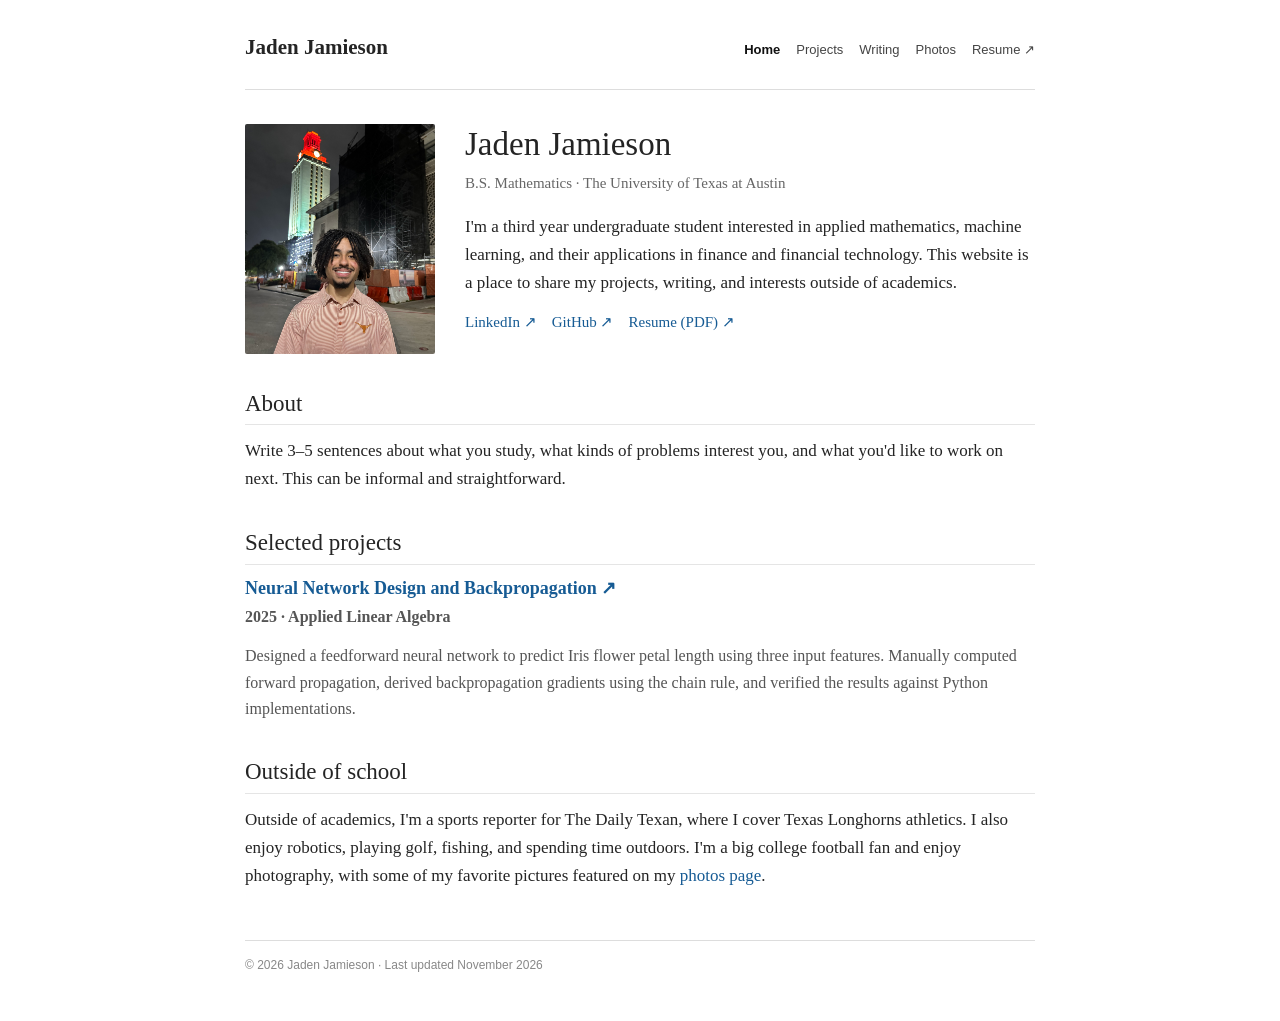
==== index.html @ af9fc965 "Update GitHub link to point to the correct user" ====
<!DOCTYPE html>
<html lang="en">
<head>
  <meta charset="utf-8">
  <meta name="viewport" content="width=device-width, initial-scale=1">
  <meta name="description" content="Personal website of Your Name: education, projects, and interests.">
  <title>Jaden Jamieson's Portfolio</title>
  <link rel="stylesheet" href="style.css">
</head>
<body>
  <div class="site">
    <header class="site-header">
      <a class="wordmark" href="index.html">Jaden Jamieson</a>
      <nav aria-label="Main navigation">
        <a aria-current="page" href="index.html">Home</a>
        <a href="#projects">Projects</a>
        <a href="writing.html">Writing</a>
        <a href="photos.html">Photos</a>
        <a href="resume.pdf" target="_blank" rel="noopener noreferrer">Resume ↗</a>
      </nav>
    </header>

    <main>
      <section class="intro" aria-labelledby="intro-heading">
   <img class="portrait" src="headshot.jpg" alt="My headshot" width="190" height="230">

        <div>
          <h1 id="intro-heading">Jaden Jamieson</h1>
          <p class="subtitle">B.S. Mathematics · The University of Texas at Austin</p>
          <p>I'm a third year undergraduate student interested in applied mathematics, machine learning, and their applications in finance and financial technology. This website is a place to share my projects, writing, and interests outside of academics.</p>
          <p class="social-links">
            <a href="https://www.linkedin.com/in/YOUR-USERNAME/" target="_blank" rel="noopener noreferrer">LinkedIn ↗</a>
            <a href="https://github.com/jadenjamie" target="_blank" rel="noopener noreferrer">GitHub ↗</a>
            <a href="resume.pdf" target="_blank" rel="noopener noreferrer">Resume (PDF) ↗</a>
          </p>
        </div>
      </section>

      <section aria-labelledby="about-heading">
        <h2 id="about-heading">About</h2>
        <p>Write 3–5 sentences about what you study, what kinds of problems interest you, and what you'd like to work on next. This can be informal and straightforward.</p>
      </section>

      <section id="projects" aria-labelledby="projects-heading">
        <h2 id="projects-heading">Selected projects</h2>
        
        
<article class="project">
  <h3>
    <a href="neural-network-project.pdf" target="_blank">
      Neural Network Design and Backpropagation ↗
    </a>
  </h3>
  <p><strong>2025 · Applied Linear Algebra</strong></p>
  <p>
    Designed a feedforward neural network to predict Iris
    flower petal length using three input features.
    Manually computed forward propagation, derived
    backpropagation gradients using the chain rule,
    and verified the results against Python implementations.
  </p>
</article>

      </section>

      <section aria-labelledby="interests-heading">
        <h2 id="interests-heading">Outside of school</h2>
        <p>Outside of academics, I'm a sports reporter for The Daily Texan, where I cover Texas Longhorns athletics. I also enjoy robotics, playing golf, fishing, and spending time outdoors. I'm a big college football fan and enjoy photography, with some of my favorite pictures featured on my <a href="photos.html">photos page</a>.</p>
      </section>
    </main>

    <footer><span>© <span id="copyright-year">2026</span> Jaden Jamieson </span> · Last updated November 2026</footer>
  </div>
</body>
</html>
---- style.css ----
:root { color-scheme: light; }
* { box-sizing: border-box; }
html { scroll-behavior: smooth; }
body { margin: 0; background: #fff; color: #242424; font-family: Georgia, "Times New Roman", serif; font-size: 17px; line-height: 1.65; }
.site { max-width: 840px; margin: 0 auto; padding: 30px 25px 45px; }
a { color: #165b94; text-decoration: none; }
a:hover { text-decoration: underline; }
.site-header { display: flex; align-items: baseline; justify-content: space-between; gap: 15px; padding-bottom: 24px; margin-bottom: 34px; border-bottom: 1px solid #ddd; }
.wordmark { font-size: 21px; font-weight: bold; color: #242424; white-space: nowrap; }
nav { display: flex; flex-wrap: wrap; gap: 16px; font-family: Arial, sans-serif; font-size: 13px; }
nav a { color: #444; }
nav a[aria-current="page"] { color: #111; font-weight: bold; }
h1, h2, h3 { line-height: 1.25; }
h1 { font-size: 33px; font-weight: normal; margin: 0 0 6px; }
h2 { font-size: 23px; font-weight: normal; margin: 36px 0 12px; padding-bottom: 6px; border-bottom: 1px solid #e5e5e5; }
h3 { font-size: 18px; margin: 0 0 4px; }
p { margin: 0 0 13px; }
.subtitle { color: #666; font-size: 15px; margin-bottom: 17px; }
.intro { display: grid; grid-template-columns: 190px minmax(0, 1fr); gap: 30px; align-items: start; }
.portrait { display: block; width: 190px; height: 230px; object-fit: cover; background: #f0f0f0; border-radius: 2px; }
.social-links { display: flex; gap: 15px; flex-wrap: wrap; font-size: 15px; }
.project { margin-bottom: 19px; }
.project p { font-size: 16px; color: #555; }
.photo-grid { display: grid; grid-template-columns: repeat(2, minmax(0, 1fr)); gap: 23px; margin-top: 25px; }
figure { margin: 0; }
figure img { width: 100%; height: 220px; object-fit: cover; display: block; }
figcaption { font-size: 14px; color: #666; margin-top: 6px; }
.photo-placeholder { height: 220px; background: #eee; color: #777; display: grid; place-items: center; font-size: 14px; font-family: Arial, sans-serif; }
footer { margin-top: 50px; border-top: 1px solid #ddd; padding-top: 15px; color: #888; font-size: 12px; font-family: Arial, sans-serif; }
@media (max-width: 600px) { .site { padding: 21px 18px 35px; } .site-header { align-items: flex-start; flex-direction: column; gap: 10px; } .intro { grid-template-columns: 1fr; gap: 18px; } .portrait { width: 160px; height: 194px; } h1 { font-size: 29px; } .photo-grid { grid-template-columns: 1fr; } }



.photo-grid figure:first-child img {
  width: 100%;
  height: 220px;
  object-fit: contain;
  object-position: center center;
  background: #eeeeee;
}
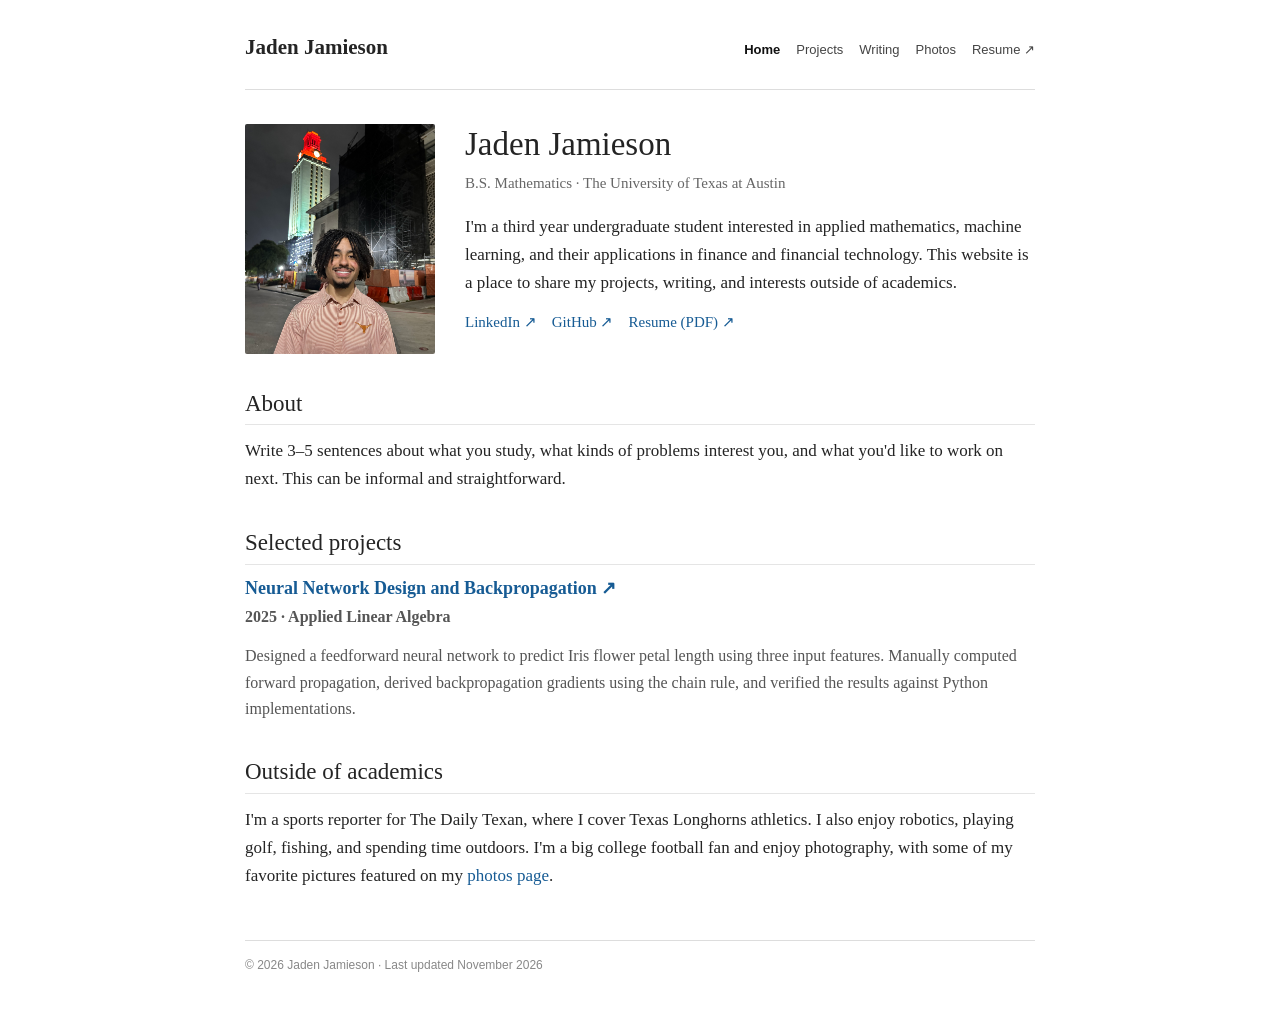
==== commit ded08adb: "Update interests section heading and content" ====
--- a/index.html
+++ b/index.html
@@ -65,8 +65,8 @@
       </section>
 
       <section aria-labelledby="interests-heading">
-        <h2 id="interests-heading">Outside of school</h2>
-        <p>Outside of academics, I'm a sports reporter for The Daily Texan, where I cover Texas Longhorns athletics. I also enjoy robotics, playing golf, fishing, and spending time outdoors. I'm a big college football fan and enjoy photography, with some of my favorite pictures featured on my <a href="photos.html">photos page</a>.</p>
+        <h2 id="interests-heading">Outside of academics</h2>
+        <p>I'm a sports reporter for The Daily Texan, where I cover Texas Longhorns athletics. I also enjoy robotics, playing golf, fishing, and spending time outdoors. I'm a big college football fan and enjoy photography, with some of my favorite pictures featured on my <a href="photos.html">photos page</a>.</p>
       </section>
     </main>
 
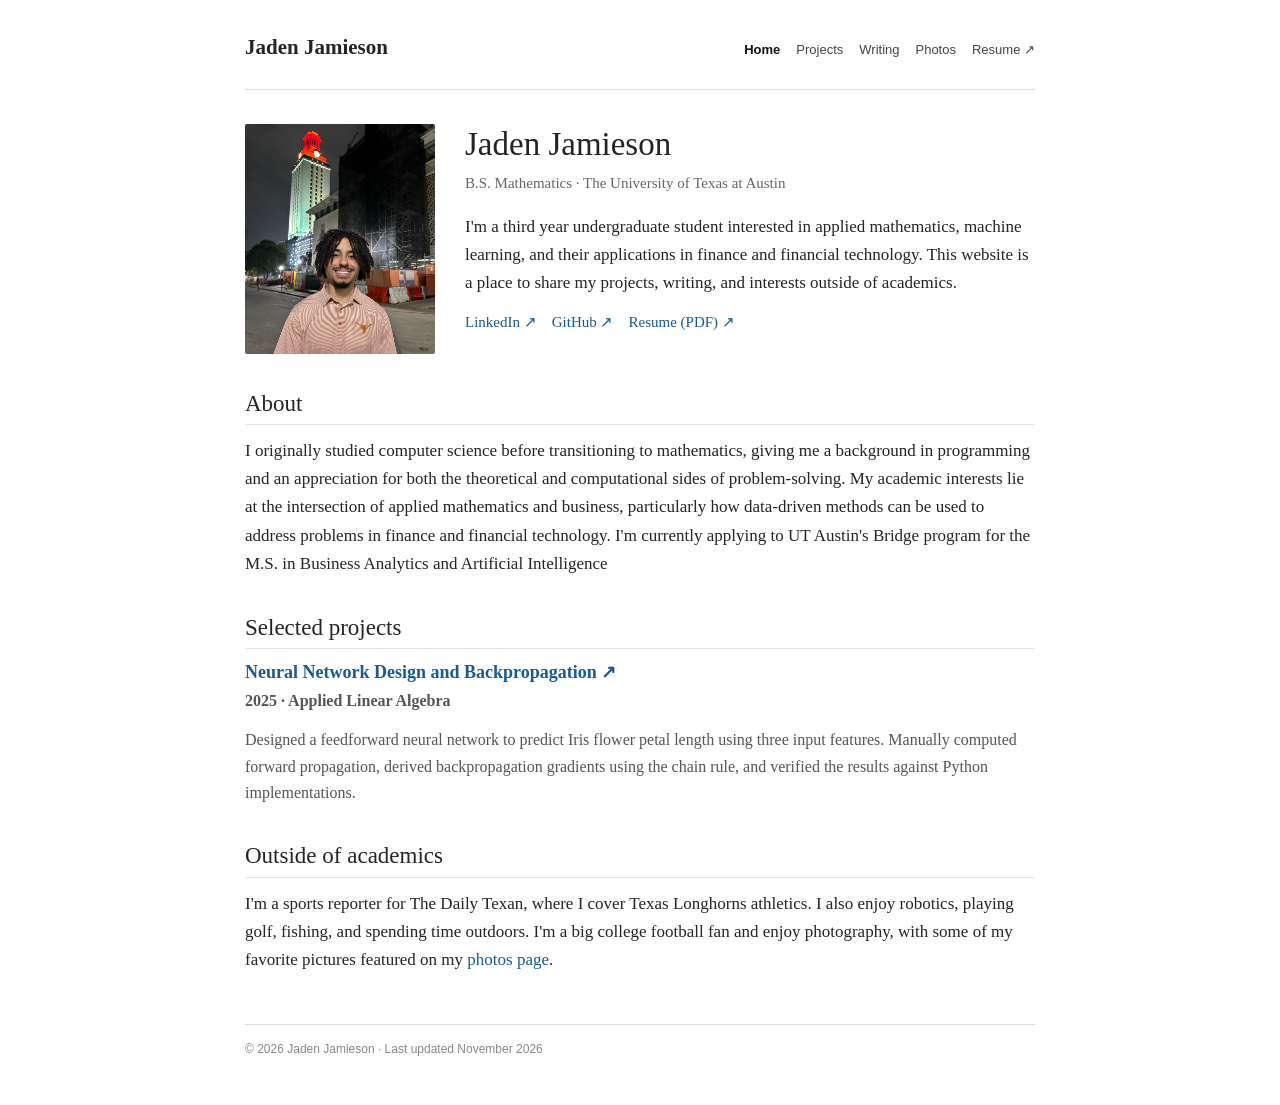
==== commit 81466412: "Update index.html" ====
--- a/index.html
+++ b/index.html
@@ -39,7 +39,9 @@
 
       <section aria-labelledby="about-heading">
         <h2 id="about-heading">About</h2>
-        <p>Write 3–5 sentences about what you study, what kinds of problems interest you, and what you'd like to work on next. This can be informal and straightforward.</p>
+        <p>I originally studied computer science before transitioning to mathematics, giving me a background in programming and an appreciation for both the theoretical and computational sides of problem-solving. My academic interests lie at the intersection of applied mathematics and business, particularly how data-driven methods can be used to address problems in finance and financial technology.
+
+I'm currently applying to UT Austin's Bridge program for the M.S. in Business Analytics and Artificial Intelligence</p>
       </section>
 
       <section id="projects" aria-labelledby="projects-heading">
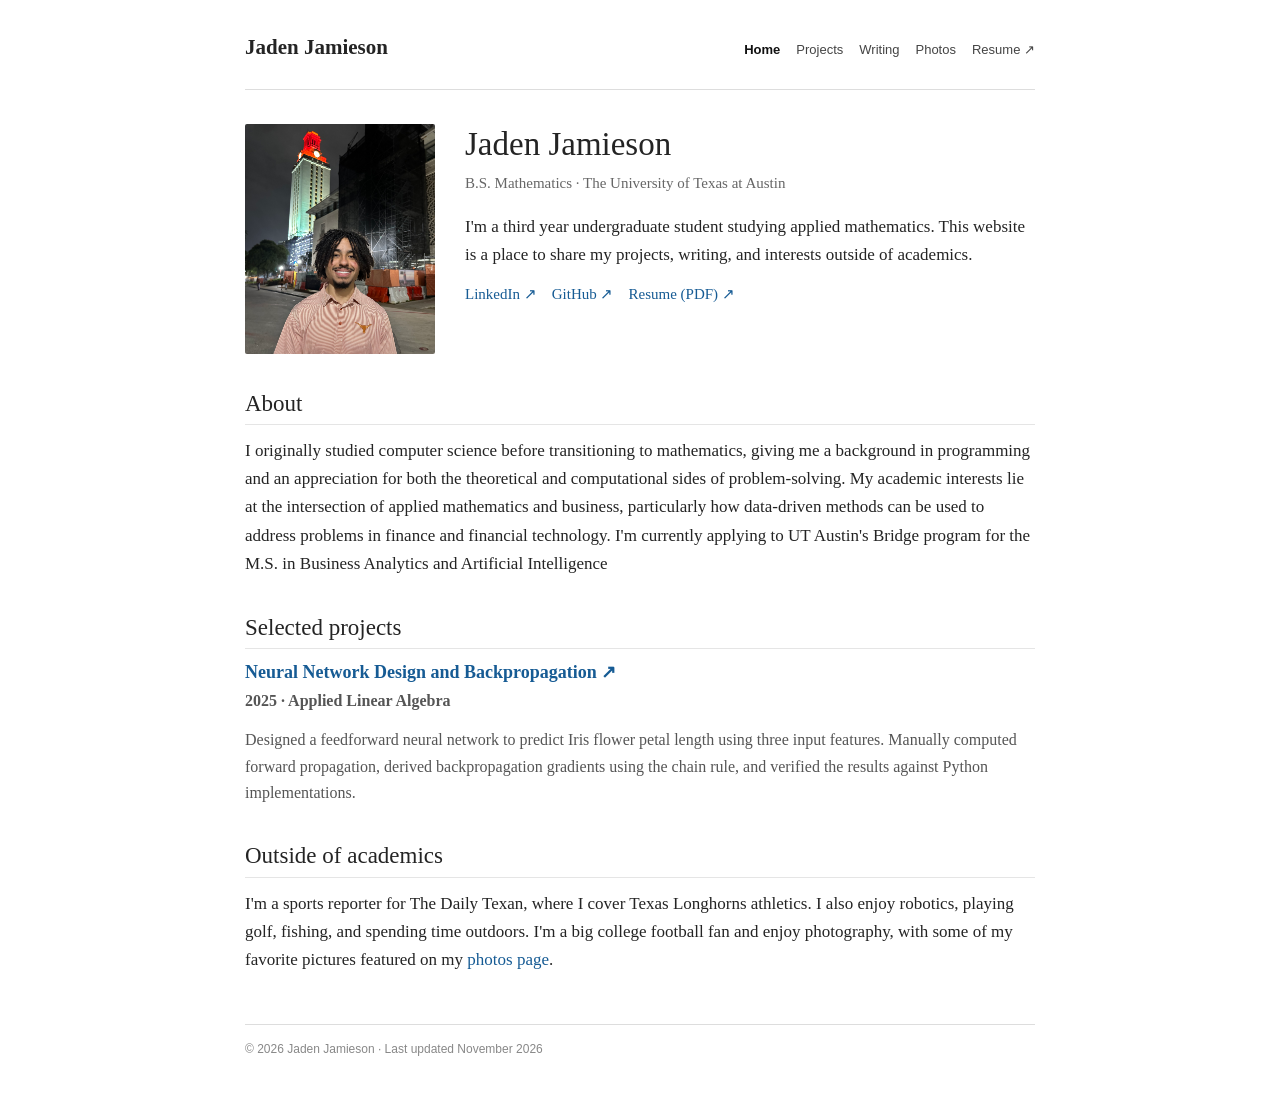
==== commit ac695278: "Update introduction paragraph in index.html" ====
--- a/index.html
+++ b/index.html
@@ -28,7 +28,7 @@
         <div>
           <h1 id="intro-heading">Jaden Jamieson</h1>
           <p class="subtitle">B.S. Mathematics · The University of Texas at Austin</p>
-          <p>I'm a third year undergraduate student interested in applied mathematics, machine learning, and their applications in finance and financial technology. This website is a place to share my projects, writing, and interests outside of academics.</p>
+          <p>I'm a third year undergraduate student studying applied mathematics. This website is a place to share my projects, writing, and interests outside of academics.</p>
           <p class="social-links">
             <a href="https://www.linkedin.com/in/YOUR-USERNAME/" target="_blank" rel="noopener noreferrer">LinkedIn ↗</a>
             <a href="https://github.com/jadenjamie" target="_blank" rel="noopener noreferrer">GitHub ↗</a>
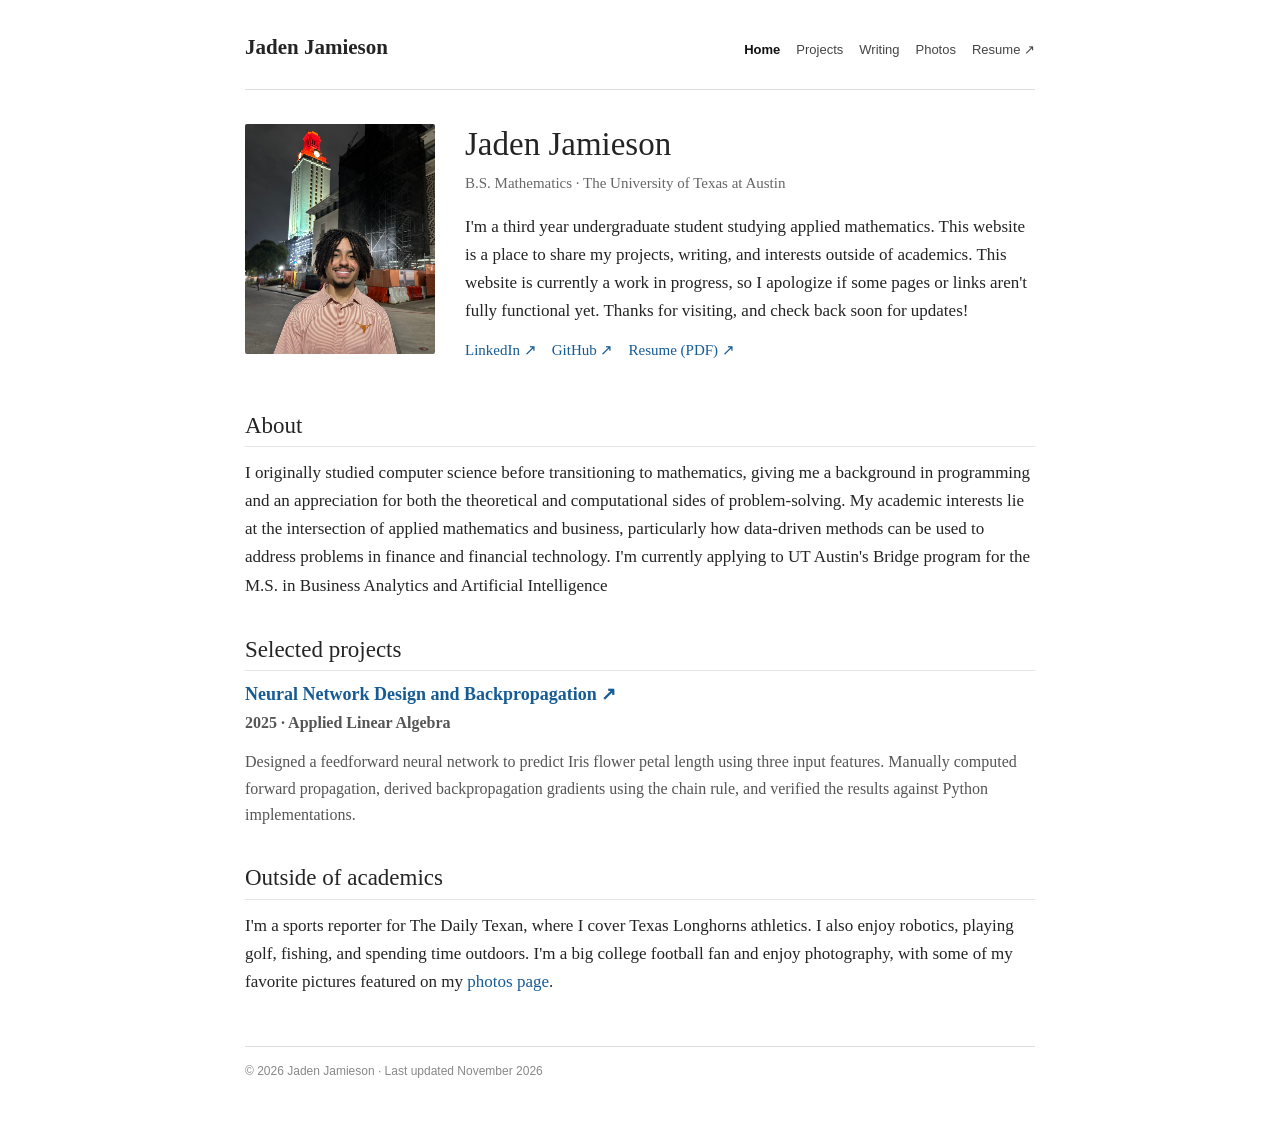
==== commit ea2748dc: "Update index.html" ====
--- a/index.html
+++ b/index.html
@@ -28,7 +28,7 @@
         <div>
           <h1 id="intro-heading">Jaden Jamieson</h1>
           <p class="subtitle">B.S. Mathematics · The University of Texas at Austin</p>
-          <p>I'm a third year undergraduate student studying applied mathematics. This website is a place to share my projects, writing, and interests outside of academics.</p>
+          <p>I'm a third year undergraduate student studying applied mathematics. This website is a place to share my projects, writing, and interests outside of academics. This website is currently a work in progress, so I apologize if some pages or links aren't fully functional yet. Thanks for visiting, and check back soon for updates!</p>
           <p class="social-links">
             <a href="https://www.linkedin.com/in/YOUR-USERNAME/" target="_blank" rel="noopener noreferrer">LinkedIn ↗</a>
             <a href="https://github.com/jadenjamie" target="_blank" rel="noopener noreferrer">GitHub ↗</a>
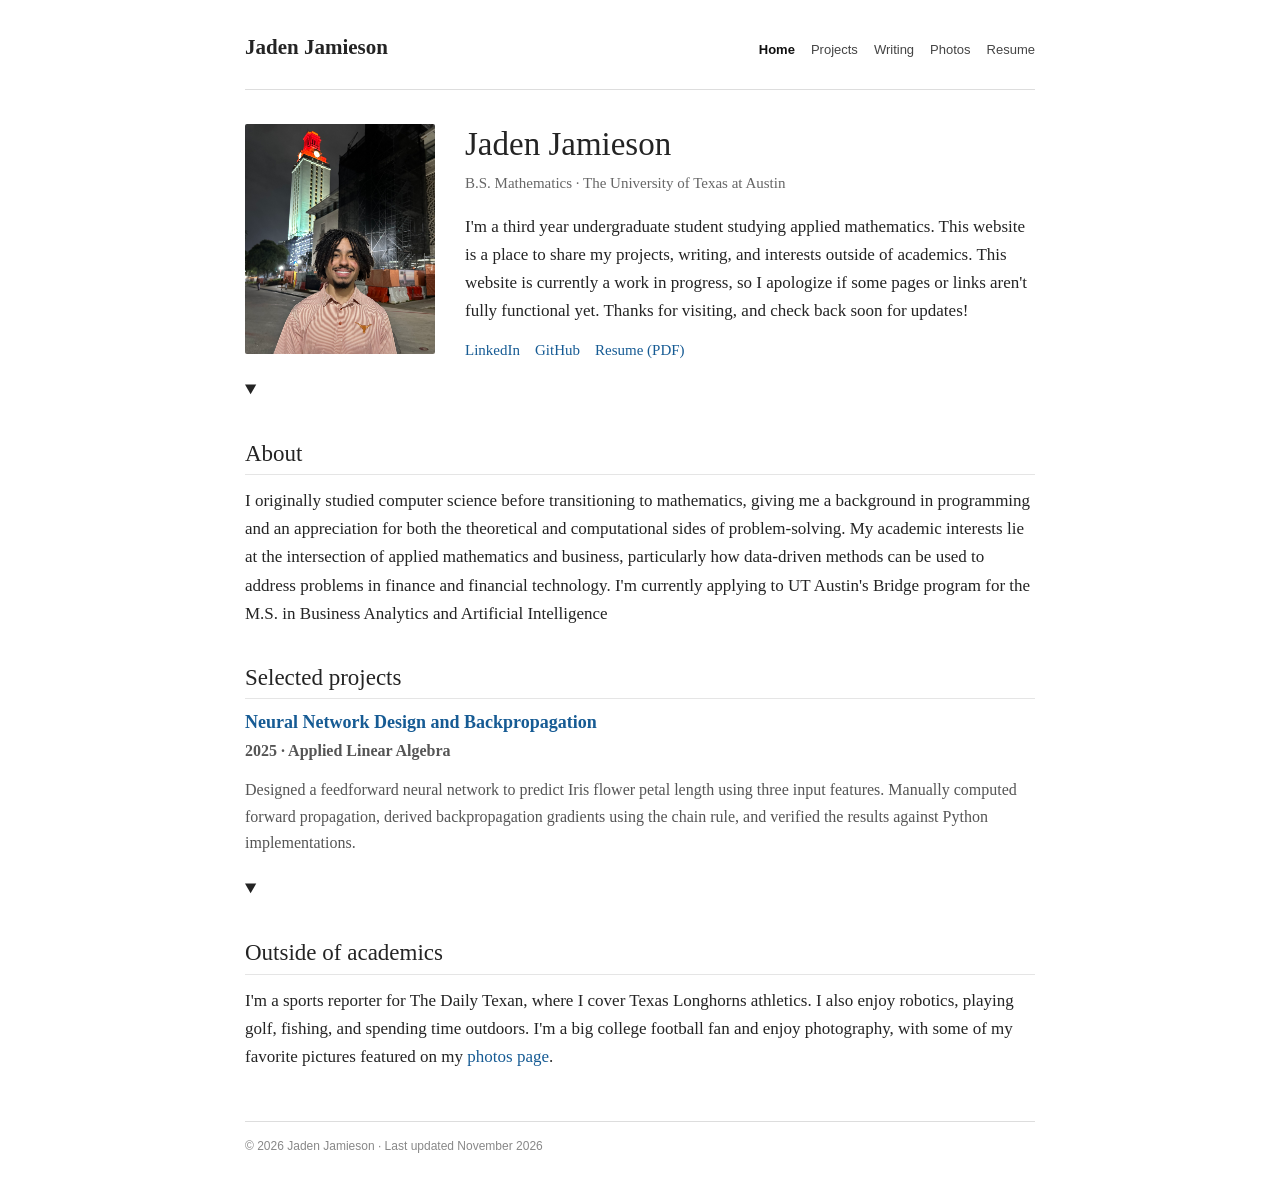
==== commit b13a3d77: "Update index.html" ====
--- a/index.html
+++ b/index.html
@@ -17,58 +17,64 @@
         <a href="#projects">Projects</a>
         <a href="writing.html">Writing</a>
         <a href="photos.html">Photos</a>
-        <a href="resume.pdf" target="_blank" rel="noopener noreferrer">Resume ↗</a>
+        <a href="resume.pdf" target="_blank" rel="noopener noreferrer">Resume</a>
       </nav>
     </header>
 
     <main>
       <section class="intro" aria-labelledby="intro-heading">
-   <img class="portrait" src="headshot.jpg" alt="My headshot" width="190" height="230">
+        <img class="portrait" src="headshot.jpg" alt="My headshot" width="190" height="230">
 
         <div>
           <h1 id="intro-heading">Jaden Jamieson</h1>
           <p class="subtitle">B.S. Mathematics · The University of Texas at Austin</p>
           <p>I'm a third year undergraduate student studying applied mathematics. This website is a place to share my projects, writing, and interests outside of academics. This website is currently a work in progress, so I apologize if some pages or links aren't fully functional yet. Thanks for visiting, and check back soon for updates!</p>
           <p class="social-links">
-            <a href="https://www.linkedin.com/in/YOUR-USERNAME/" target="_blank" rel="noopener noreferrer">LinkedIn ↗</a>
-            <a href="https://github.com/jadenjamie" target="_blank" rel="noopener noreferrer">GitHub ↗</a>
-            <a href="resume.pdf" target="_blank" rel="noopener noreferrer">Resume (PDF) ↗</a>
+            <a href="https://www.linkedin.com/in/YOUR-USERNAME/" target="_blank" rel="noopener noreferrer">LinkedIn</a>
+            <a href="https://github.com/jadenjamie" target="_blank" rel="noopener noreferrer">GitHub</a>
+            <a href="resume.pdf" target="_blank" rel="noopener noreferrer">Resume (PDF)</a>
           </p>
         </div>
       </section>
 
       <section aria-labelledby="about-heading">
-        <h2 id="about-heading">About</h2>
-        <p>I originally studied computer science before transitioning to mathematics, giving me a background in programming and an appreciation for both the theoretical and computational sides of problem-solving. My academic interests lie at the intersection of applied mathematics and business, particularly how data-driven methods can be used to address problems in finance and financial technology.
+        <details open>
+          <summary style="cursor: pointer;">
+            <h2 id="about-heading">About</h2>
+          </summary>
+          <p>I originally studied computer science before transitioning to mathematics, giving me a background in programming and an appreciation for both the theoretical and computational sides of problem-solving. My academic interests lie at the intersection of applied mathematics and business, particularly how data-driven methods can be used to address problems in finance and financial technology.
 
 I'm currently applying to UT Austin's Bridge program for the M.S. in Business Analytics and Artificial Intelligence</p>
+        </details>
       </section>
 
       <section id="projects" aria-labelledby="projects-heading">
         <h2 id="projects-heading">Selected projects</h2>
-        
-        
-<article class="project">
-  <h3>
-    <a href="neural-network-project.pdf" target="_blank">
-      Neural Network Design and Backpropagation ↗
-    </a>
-  </h3>
-  <p><strong>2025 · Applied Linear Algebra</strong></p>
-  <p>
-    Designed a feedforward neural network to predict Iris
-    flower petal length using three input features.
-    Manually computed forward propagation, derived
-    backpropagation gradients using the chain rule,
-    and verified the results against Python implementations.
-  </p>
-</article>
 
+        <article class="project">
+          <h3>
+            <a href="neural-network-project.pdf" target="_blank">
+              Neural Network Design and Backpropagation
+            </a>
+          </h3>
+          <p><strong>2025 · Applied Linear Algebra</strong></p>
+          <p>
+            Designed a feedforward neural network to predict Iris
+            flower petal length using three input features.
+            Manually computed forward propagation, derived
+            backpropagation gradients using the chain rule,
+            and verified the results against Python implementations.
+          </p>
+        </article>
       </section>
 
       <section aria-labelledby="interests-heading">
-        <h2 id="interests-heading">Outside of academics</h2>
-        <p>I'm a sports reporter for The Daily Texan, where I cover Texas Longhorns athletics. I also enjoy robotics, playing golf, fishing, and spending time outdoors. I'm a big college football fan and enjoy photography, with some of my favorite pictures featured on my <a href="photos.html">photos page</a>.</p>
+        <details open>
+          <summary style="cursor: pointer;">
+            <h2 id="interests-heading">Outside of academics</h2>
+          </summary>
+          <p>I'm a sports reporter for The Daily Texan, where I cover Texas Longhorns athletics. I also enjoy robotics, playing golf, fishing, and spending time outdoors. I'm a big college football fan and enjoy photography, with some of my favorite pictures featured on my <a href="photos.html">photos page</a>.</p>
+        </details>
       </section>
     </main>
 
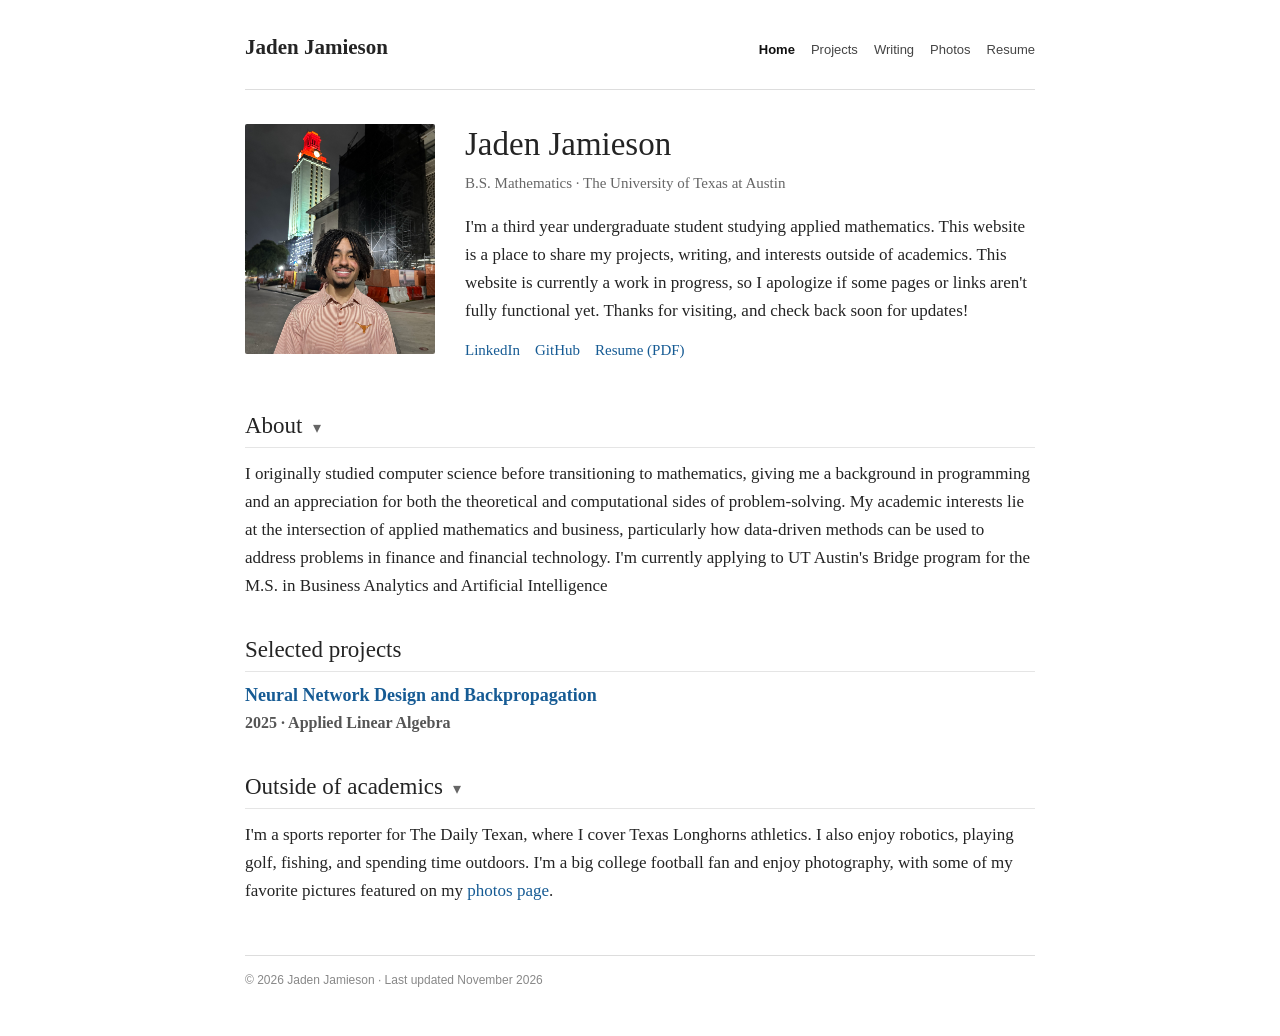
==== commit fd8ad1a6: "Update index.html" ====
--- a/index.html
+++ b/index.html
@@ -7,6 +7,44 @@
   <meta name="description" content="Personal website of Your Name: education, projects, and interests.">
   <title>Jaden Jamieson's Portfolio</title>
   <link rel="stylesheet" href="style.css">
+
+  <style>
+    .section-toggle > summary {
+      display: flex;
+      align-items: baseline;
+      gap: 10px;
+      list-style: none;
+      cursor: pointer;
+      margin: 36px 0 12px;
+      padding-bottom: 6px;
+      border-bottom: 1px solid #e5e5e5;
+    }
+
+    .section-toggle > summary::-webkit-details-marker {
+      display: none;
+    }
+
+    .section-toggle > summary::marker {
+      content: "";
+    }
+
+    .section-toggle > summary h2 {
+      margin: 0;
+      padding: 0;
+      border: none;
+    }
+
+    .section-toggle > summary::after {
+      content: "▾";
+      font-family: Arial, sans-serif;
+      font-size: 16px;
+      color: #666;
+    }
+
+    .section-toggle:not([open]) > summary::after {
+      content: "▸";
+    }
+  </style>
 </head>
 <body>
   <div class="site">
@@ -38,8 +76,8 @@
       </section>
 
       <section aria-labelledby="about-heading">
-        <details open>
-          <summary style="cursor: pointer;">
+        <details class="section-toggle" open>
+          <summary>
             <h2 id="about-heading">About</h2>
           </summary>
           <p>I originally studied computer science before transitioning to mathematics, giving me a background in programming and an appreciation for both the theoretical and computational sides of problem-solving. My academic interests lie at the intersection of applied mathematics and business, particularly how data-driven methods can be used to address problems in finance and financial technology.
@@ -58,19 +96,13 @@
             </a>
           </h3>
           <p><strong>2025 · Applied Linear Algebra</strong></p>
-          <p>
-            Designed a feedforward neural network to predict Iris
-            flower petal length using three input features.
-            Manually computed forward propagation, derived
-            backpropagation gradients using the chain rule,
-            and verified the results against Python implementations.
-          </p>
+        
         </article>
       </section>
 
       <section aria-labelledby="interests-heading">
-        <details open>
-          <summary style="cursor: pointer;">
+        <details class="section-toggle" open>
+          <summary>
             <h2 id="interests-heading">Outside of academics</h2>
           </summary>
           <p>I'm a sports reporter for The Daily Texan, where I cover Texas Longhorns athletics. I also enjoy robotics, playing golf, fishing, and spending time outdoors. I'm a big college football fan and enjoy photography, with some of my favorite pictures featured on my <a href="photos.html">photos page</a>.</p>
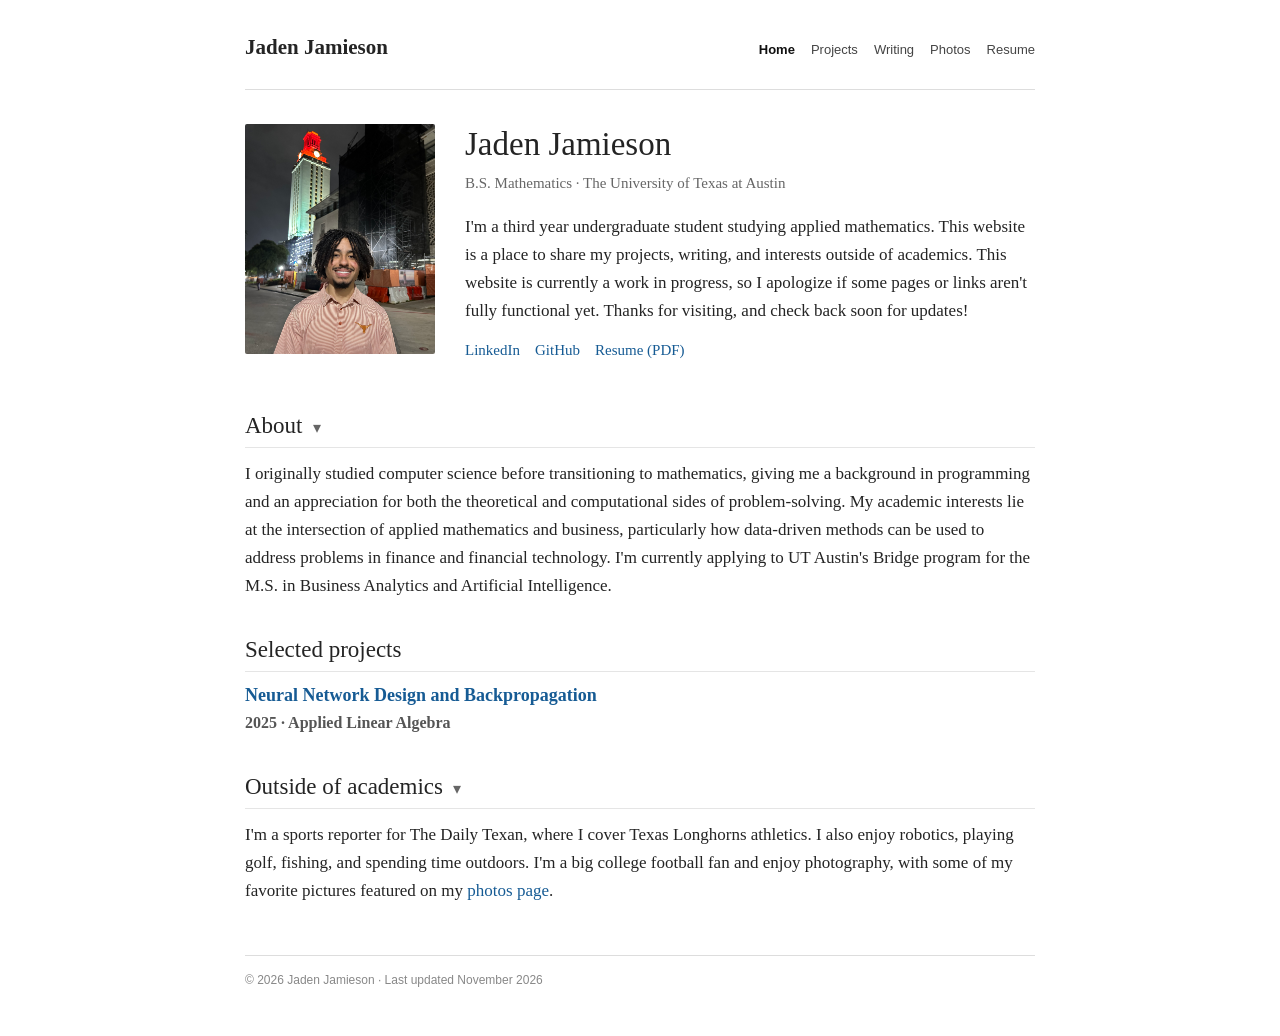
==== commit f75e1c98: "Fix punctuation in About section of index.html" ====
--- a/index.html
+++ b/index.html
@@ -82,7 +82,7 @@
           </summary>
           <p>I originally studied computer science before transitioning to mathematics, giving me a background in programming and an appreciation for both the theoretical and computational sides of problem-solving. My academic interests lie at the intersection of applied mathematics and business, particularly how data-driven methods can be used to address problems in finance and financial technology.
 
-I'm currently applying to UT Austin's Bridge program for the M.S. in Business Analytics and Artificial Intelligence</p>
+I'm currently applying to UT Austin's Bridge program for the M.S. in Business Analytics and Artificial Intelligence.</p>
         </details>
       </section>
 
